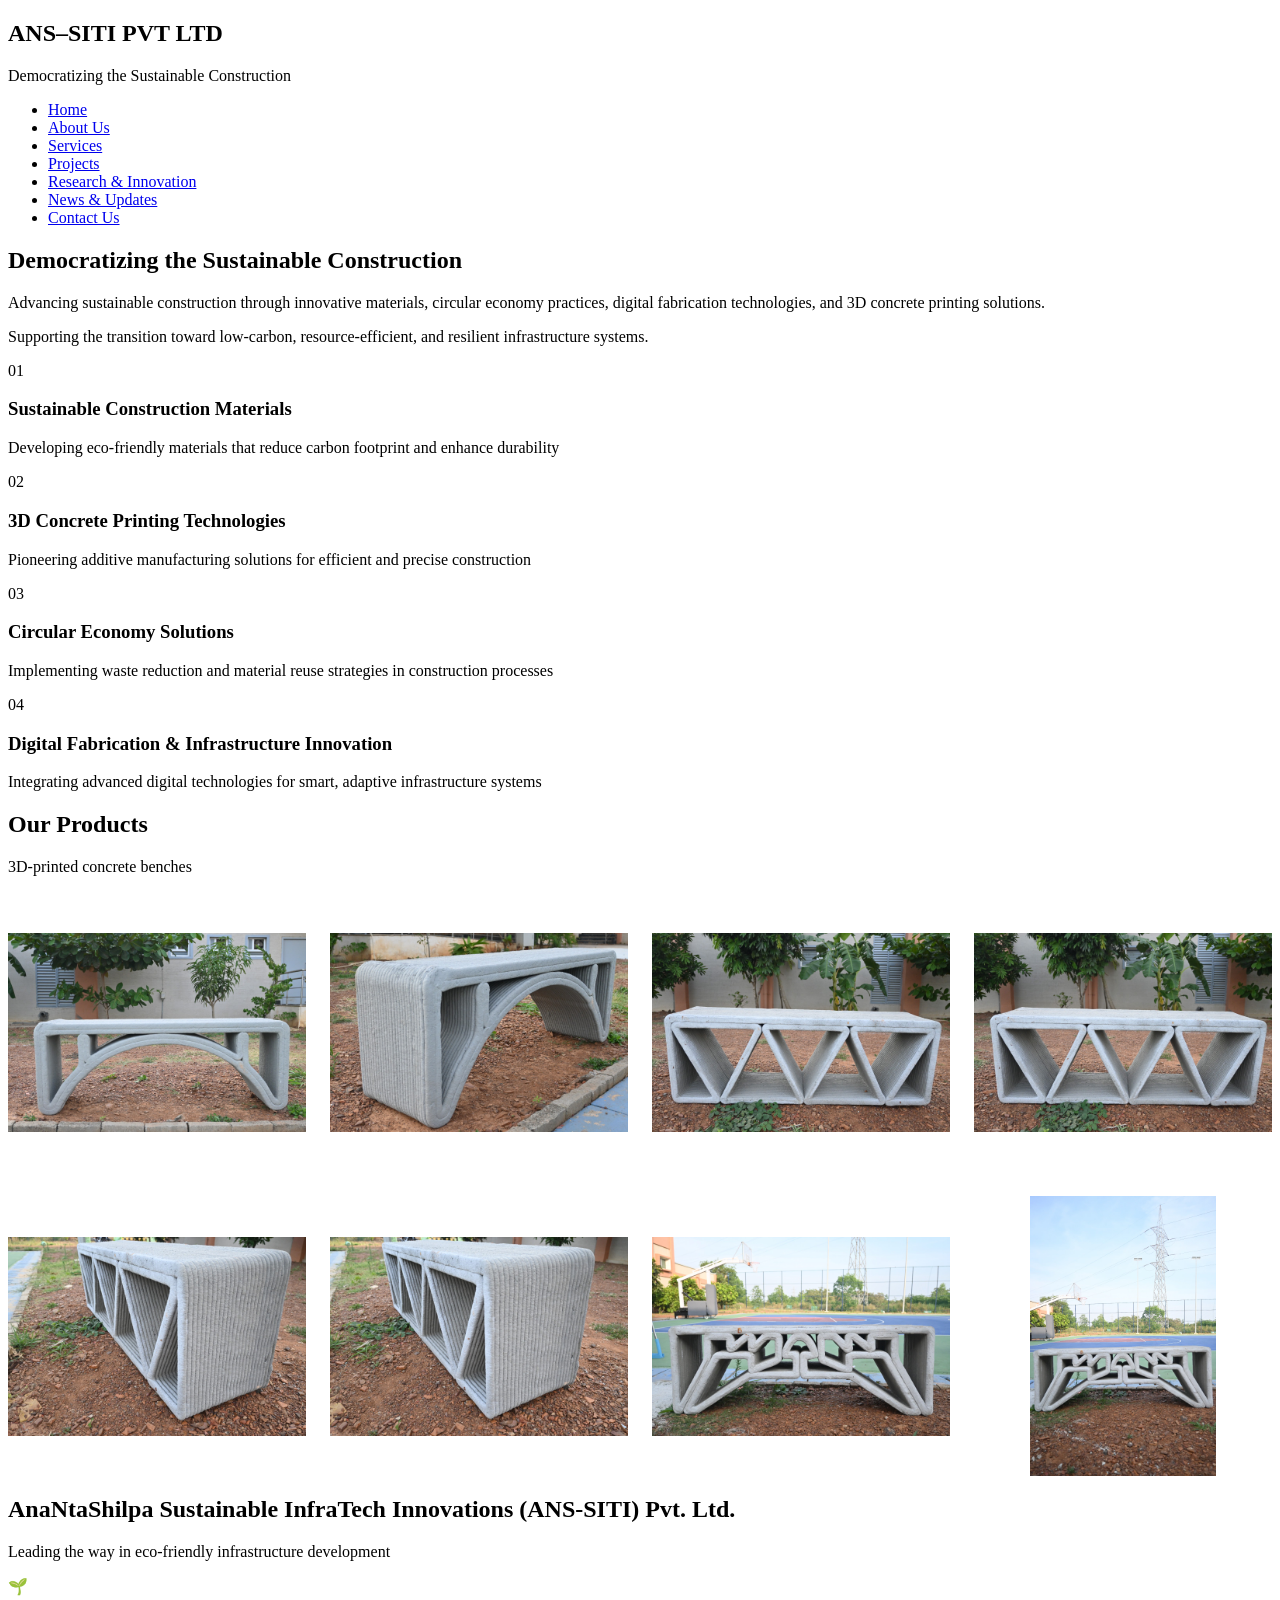
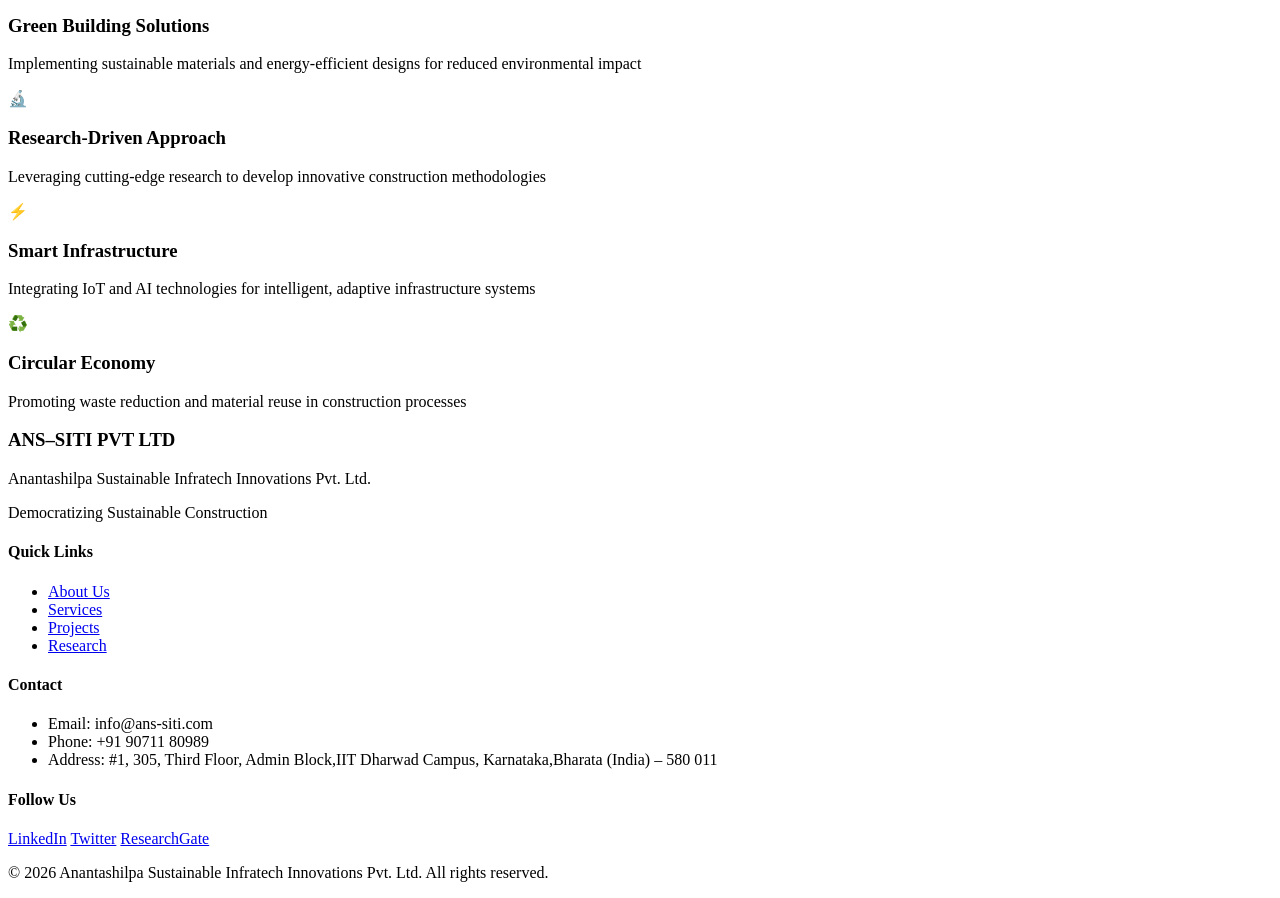
==== index.html @ 6c4136ee "Add 3D-printed concrete bench product photo gallery" ====
<!DOCTYPE html>
<html lang="en">
<head>
    <meta charset="UTF-8">
    <meta name="viewport" content="width=device-width, initial-scale=1.0">
    <title>ANS-SITI | Democratizing the Sustainable Construction</title> 
    <link rel="stylesheet" href="css/styles.css">
    <link href="https://fonts.googleapis.com/css2?family=Inter:wght@300;400;500;600;700&display=swap" rel="stylesheet">
    <style>
        .product-gallery { display: grid; grid-template-columns: repeat(auto-fit, minmax(min(100%, 280px), 1fr)); gap: 1.5rem; }
        .product-photo { display: block; border-radius: 10px; overflow: hidden; background: var(--grey-light); box-shadow: var(--shadow); }
        .product-photo img { display: block; width: 100%; height: 280px; object-fit: contain; }
        .product-photo:focus-visible { outline: 3px solid var(--primary-blue); outline-offset: 4px; }
    </style>
</head>
<body>
    <!-- Navigation -->
    <nav class="navbar">
        <div class="container">
            <div class="nav-wrapper">
                <div class="logo">
                    <h2>ANS–SITI PVT LTD</h2>
                    <span class="logo-subtitle">Democratizing the Sustainable Construction</span>
                </div>
                <ul class="nav-links">
                    <li><a href="index.html" class="active">Home</a></li>
                    <li><a href="pages/about.html">About Us</a></li>
                    <li><a href="pages/services.html">Services</a></li>
                    <li><a href="pages/projects.html">Projects</a></li>
                    <li><a href="pages/research.html">Research & Innovation</a></li>
                    <li><a href="pages/news.html">News & Updates</a></li>
                    <li><a href="pages/contact.html" class="btn-contact">Contact Us</a></li>
                </ul>
                <div class="hamburger">
                    <span></span>
                    <span></span>
                    <span></span>
                </div>
            </div>
        </div>
    </nav>

    <!-- Hero Section -->
    <section class="hero">
        <div class="container">
            <div class="hero-content fade-in">
                <h1>Democratizing the Sustainable Construction</h1>
                <p class="hero-description">
                    Advancing sustainable construction through innovative materials, circular economy practices, 
                    digital fabrication technologies, and 3D concrete printing solutions.
                </p>
                <p class="hero-mission">
                    Supporting the transition toward low-carbon, resource-efficient, and resilient infrastructure systems.
                </p>
            </div>
        </div>
    </section>

    <!-- Core Focus Areas -->
    <section class="focus-areas-section">
        <div class="container">
            <div class="focus-grid">
                <div class="focus-card">
                    <div class="focus-number">01</div>
                    <h3>Sustainable Construction Materials</h3>
                    <p>Developing eco-friendly materials that reduce carbon footprint and enhance durability</p>
                </div>
                <div class="focus-card">
                    <div class="focus-number">02</div>
                    <h3>3D Concrete Printing Technologies</h3>
                    <p>Pioneering additive manufacturing solutions for efficient and precise construction</p>
                </div>
                <div class="focus-card">
                    <div class="focus-number">03</div>
                    <h3>Circular Economy Solutions</h3>
                    <p>Implementing waste reduction and material reuse strategies in construction processes</p>
                </div>
                <div class="focus-card">
                    <div class="focus-number">04</div>
                    <h3>Digital Fabrication & Infrastructure Innovation</h3>
                    <p>Integrating advanced digital technologies for smart, adaptive infrastructure systems</p>
                </div>
            </div>
        </div>
    </section>

  
    <!-- Products -->
    <section id="products" class="products-section" aria-labelledby="products-heading">
        <div class="container">
            <div class="section-header">
                <h2 id="products-heading">Our Products</h2>
                <div class="divider"></div>
                <p class="section-subtitle">3D-printed concrete benches</p>
            </div>
            <div class="product-gallery">
                <a class="product-photo" href="images/products/977255.jpg" target="_blank" rel="noopener noreferrer">
                    <img src="images/products/977255.jpg" alt="Arch-design 3D-printed concrete bench, front view" loading="lazy" decoding="async">
                </a>
                <a class="product-photo" href="images/products/977256.jpg" target="_blank" rel="noopener noreferrer">
                    <img src="images/products/977256.jpg" alt="Arch-design 3D-printed concrete bench, side view" loading="lazy" decoding="async">
                </a>
                <a class="product-photo" href="images/products/977257.jpg" target="_blank" rel="noopener noreferrer">
                    <img src="images/products/977257.jpg" alt="Triangular-design 3D-printed concrete bench, front view" loading="lazy" decoding="async">
                </a>
                <a class="product-photo" href="images/products/977258.jpg" target="_blank" rel="noopener noreferrer">
                    <img src="images/products/977258.jpg" alt="Triangular-design 3D-printed concrete bench, alternate front view" loading="lazy" decoding="async">
                </a>
                <a class="product-photo" href="images/products/977259.jpg" target="_blank" rel="noopener noreferrer">
                    <img src="images/products/977259.jpg" alt="Triangular-design 3D-printed concrete bench, side view" loading="lazy" decoding="async">
                </a>
                <a class="product-photo" href="images/products/977261.jpg" target="_blank" rel="noopener noreferrer">
                    <img src="images/products/977261.jpg" alt="Triangular-design 3D-printed concrete bench, angled view" loading="lazy" decoding="async">
                </a>
                <a class="product-photo" href="images/products/977262.jpg" target="_blank" rel="noopener noreferrer">
                    <img src="images/products/977262.jpg" alt="Patterned 3D-printed concrete bench, front view" loading="lazy" decoding="async">
                </a>
                <a class="product-photo" href="images/products/977263.jpg" target="_blank" rel="noopener noreferrer">
                    <img src="images/products/977263.jpg" alt="Patterned 3D-printed concrete bench, installation view" loading="lazy" decoding="async">
                </a>
            </div>
        </div>
    </section>

    <!-- Innovation Highlights -->
    <section class="highlights-section">
        <div class="container">
            <div class="section-header">
                <h2>AnaNtaShilpa Sustainable InfraTech Innovations (ANS-SITI) Pvt. Ltd.</h2>
                <div class="divider"></div>
                <p class="section-subtitle">Leading the way in eco-friendly infrastructure development</p>
            </div>
            <div class="highlights-grid">
                <div class="highlight-card">
                    <div class="highlight-icon">🌱</div>
                    <h3>Green Building Solutions</h3>
                    <p>Implementing sustainable materials and energy-efficient designs for reduced environmental impact</p>
                </div>
                <div class="highlight-card">
                    <div class="highlight-icon">🔬</div>
                    <h3>Research-Driven Approach</h3>
                    <p>Leveraging cutting-edge research to develop innovative construction methodologies</p>
                </div>
                <div class="highlight-card">
                    <div class="highlight-icon">⚡</div>
                    <h3>Smart Infrastructure</h3>
                    <p>Integrating IoT and AI technologies for intelligent, adaptive infrastructure systems</p>
                </div>
                <div class="highlight-card">
                    <div class="highlight-icon">♻️</div>
                    <h3>Circular Economy</h3>
                    <p>Promoting waste reduction and material reuse in construction processes</p>
                </div>
            </div>
        </div>
    </section>
</section>

    <!-- Footer -->
    <footer class="footer">
        <div class="container">
            <div class="footer-content">
                <div class="footer-section">
                    <h3>ANS–SITI PVT LTD</h3>
                    <p>Anantashilpa Sustainable Infratech Innovations Pvt. Ltd.</p>
                    <p class="footer-tagline">Democratizing Sustainable Construction</p>
                </div>
                <div class="footer-section">
                    <h4>Quick Links</h4>
                    <ul>
                        <li><a href="pages/about.html">About Us</a></li>
                        <li><a href="pages/services.html">Services</a></li>
                        <li><a href="pages/projects.html">Projects</a></li>
                        <li><a href="pages/research.html">Research</a></li>
                    </ul>
                </div>
                <div class="footer-section">
                    <h4>Contact</h4>
                    <ul>
                        <li>Email: info@ans-siti.com</li>
                        <li>Phone: +91 90711 80989</li>
                        <li>Address: #1, 305, Third Floor, Admin Block,IIT Dharwad Campus, Karnataka,Bharata (India) – 580 011</li>
                    </ul>
                </div>
                <div class="footer-section">
                    <h4>Follow Us</h4>
                    <div class="social-links">
                        <a href="https://in.linkedin.com/company/ans-siti" class="social-icon" target="_blank" rel="noopener noreferrer">LinkedIn</a>
                        <a href="#" class="social-icon">Twitter</a>
                        <a href="#" class="social-icon">ResearchGate</a>
                    </div>
                </div>
            </div>
            <div class="footer-bottom">
                <p>&copy; 2026 Anantashilpa Sustainable Infratech Innovations Pvt. Ltd. All rights reserved.</p>
            </div>
        </div>
    </footer>

    <script src="js/script.js"></script>
</body>
</html>
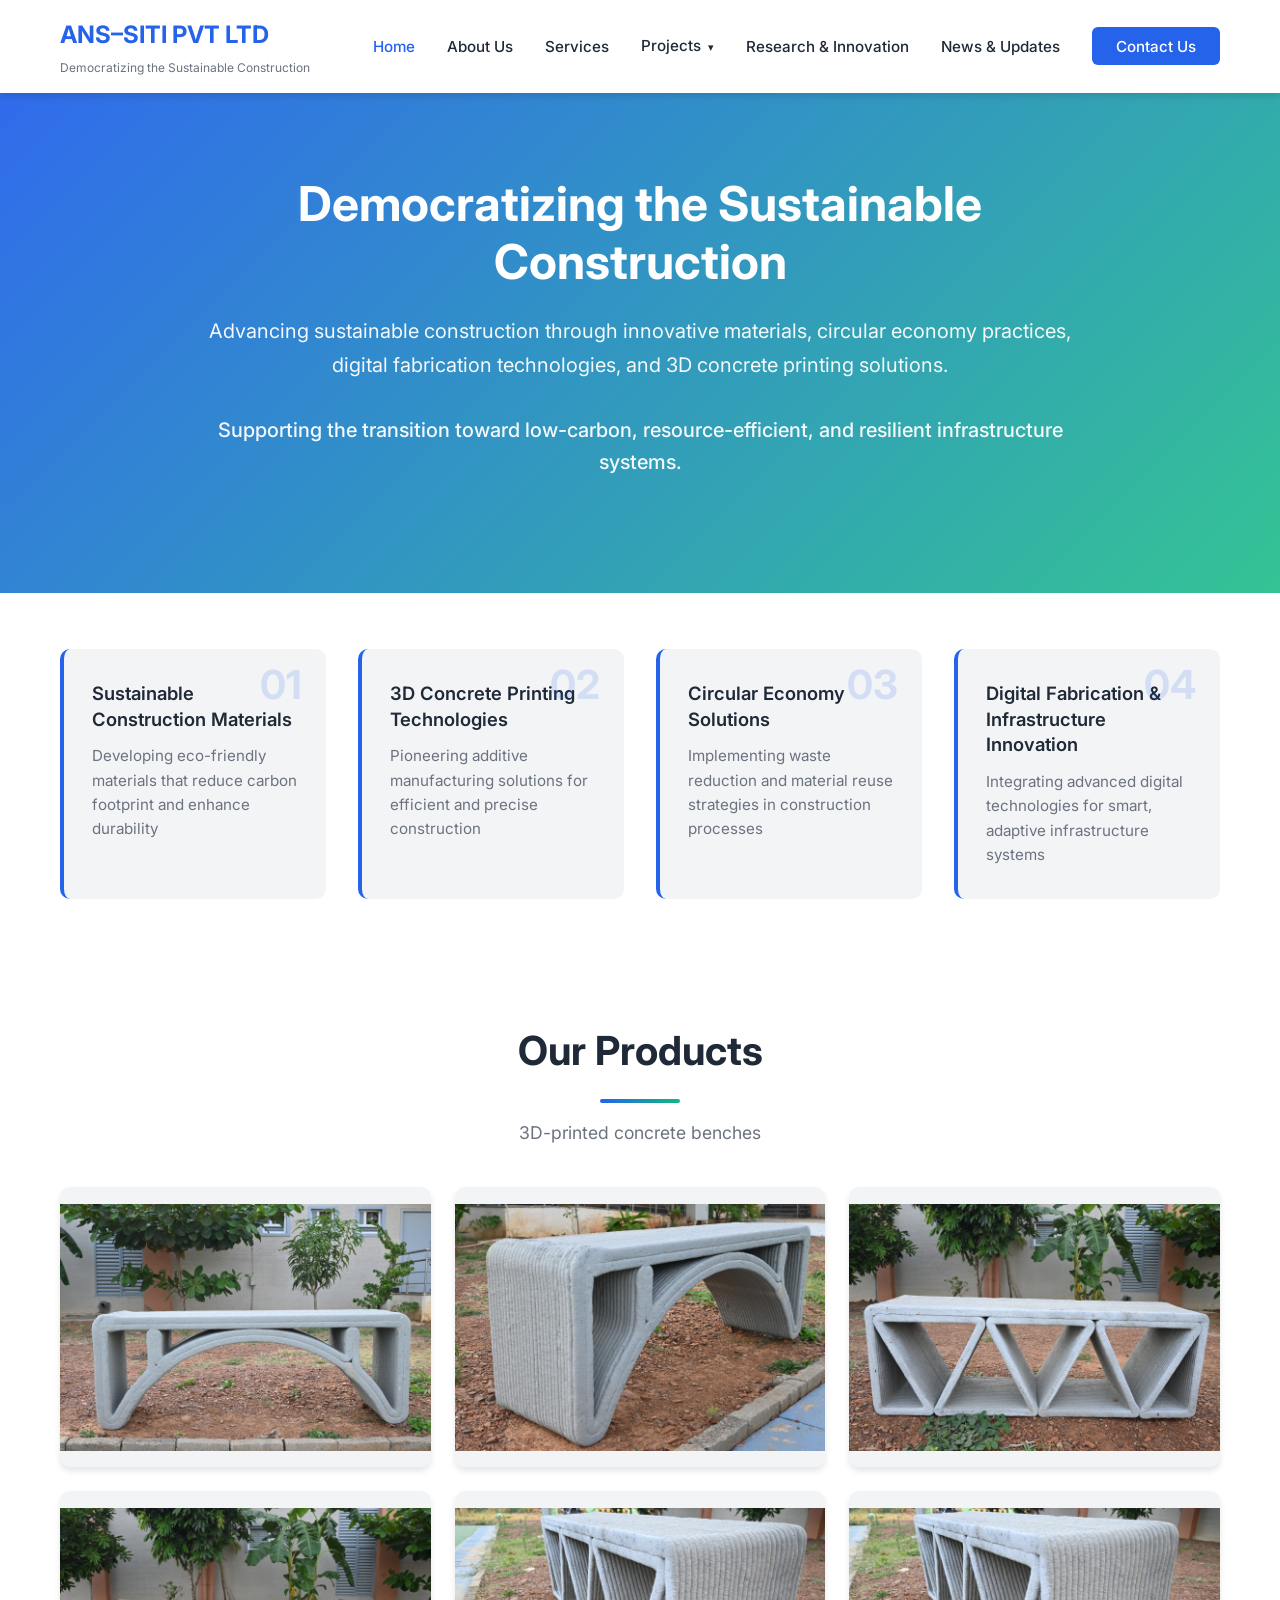
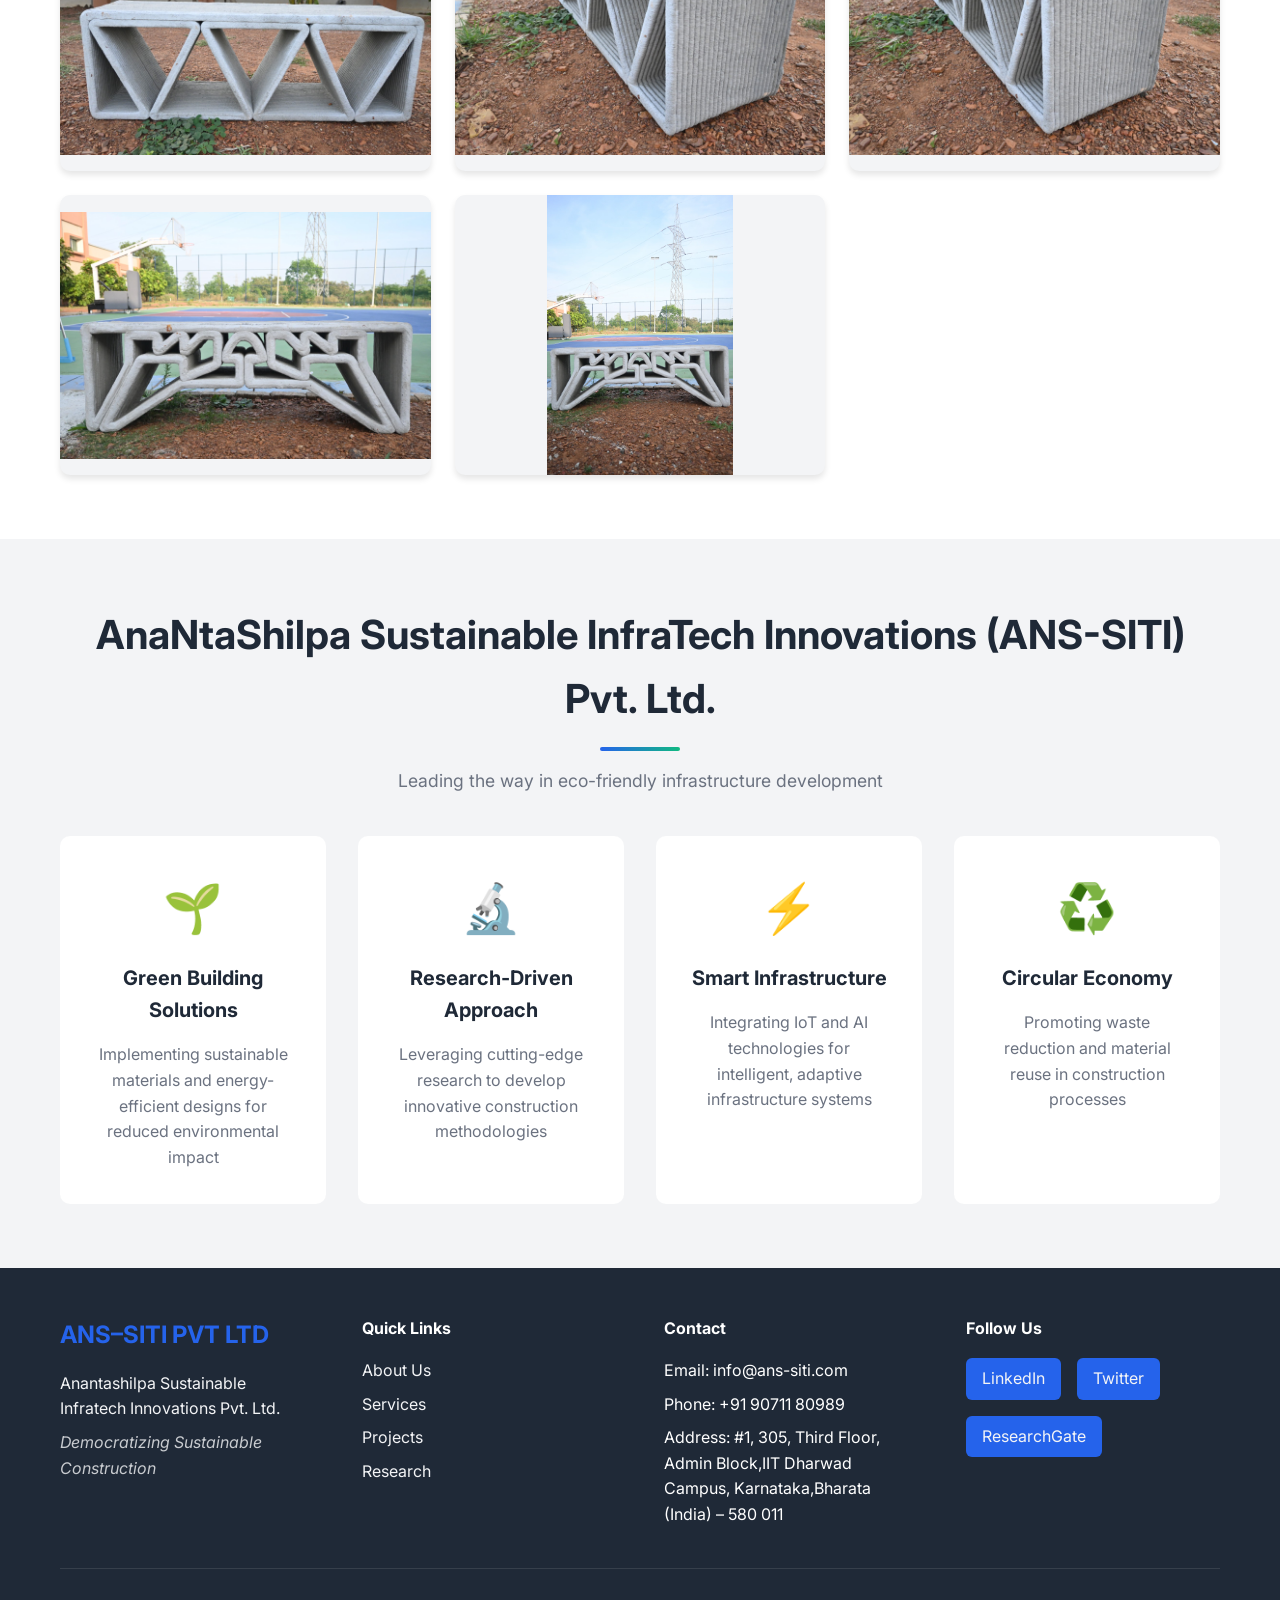
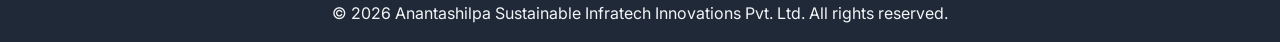
==== commit e318c223: "Add Projects dropdown with direct Products gallery link" ====
--- a/index.html
+++ b/index.html
@@ -26,7 +26,15 @@
                     <li><a href="index.html" class="active">Home</a></li>
                     <li><a href="pages/about.html">About Us</a></li>
                     <li><a href="pages/services.html">Services</a></li>
-                    <li><a href="pages/projects.html">Projects</a></li>
+                    <li class="projects-nav-item">
+                        <details class="projects-menu">
+                            <summary>Projects <span aria-hidden="true">▾</span></summary>
+                            <div class="projects-options">
+                                <a href="pages/projects.html">Projects</a>
+                                <a href="index.html#products">Products</a>
+                            </div>
+                        </details>
+                    </li>
                     <li><a href="pages/research.html">Research & Innovation</a></li>
                     <li><a href="pages/news.html">News & Updates</a></li>
                     <li><a href="pages/contact.html" class="btn-contact">Contact Us</a></li>
--- a/css/styles.css
+++ b/css/styles.css
@@ -0,0 +1,788 @@
+/* Global Styles */
+* {
+    margin: 0;
+    padding: 0;
+    box-sizing: border-box;
+}
+
+:root {
+    --primary-blue: #2563eb;
+    --secondary-blue: #1e40af;
+    --light-blue: #dbeafe;
+    --primary-green: #10b981;
+    --dark-green: #059669;
+    --light-green: #d1fae5;
+    --grey-dark: #1f2937;
+    --grey-medium: #6b7280;
+    --grey-light: #f3f4f6;
+    --white: #ffffff;
+    --shadow: 0 4px 6px rgba(0, 0, 0, 0.1);
+    --shadow-lg: 0 10px 25px rgba(0, 0, 0, 0.15);
+}
+
+body {
+    font-family: 'Inter', sans-serif;
+    color: var(--grey-dark);
+    line-height: 1.6;
+    overflow-x: hidden;
+}
+
+.container {
+    max-width: 1200px;
+    margin: 0 auto;
+    padding: 0 20px;
+}
+
+/* Navigation */
+.navbar {
+    background: var(--white);
+    box-shadow: var(--shadow);
+    position: sticky;
+    top: 0;
+    z-index: 1000;
+    transition: all 0.3s ease;
+}
+
+.nav-wrapper {
+    display: flex;
+    justify-content: space-between;
+    align-items: center;
+    padding: 1rem 0;
+}
+
+.logo h2 {
+    color: var(--primary-blue);
+    font-size: 1.5rem;
+    font-weight: 700;
+    margin-bottom: 0.2rem;
+}
+
+.logo-subtitle {
+    font-size: 0.75rem;
+    color: var(--grey-medium);
+    display: block;
+}
+
+.nav-links {
+    display: flex;
+    list-style: none;
+    gap: 2rem;
+    align-items: center;
+}
+
+.nav-links a {
+    text-decoration: none;
+    color: var(--grey-dark);
+    font-weight: 500;
+    transition: color 0.3s ease;
+    font-size: 0.95rem;
+}
+
+.nav-links a:hover,
+.nav-links a.active {
+    color: var(--primary-blue);
+}
+
+.btn-contact {
+    background: var(--primary-blue);
+    color: var(--white) !important;
+    padding: 0.6rem 1.5rem;
+    border-radius: 6px;
+    transition: all 0.3s ease;
+}
+
+.btn-contact:hover {
+    background: var(--secondary-blue);
+    transform: translateY(-2px);
+}
+
+.hamburger {
+    display: none;
+    flex-direction: column;
+    cursor: pointer;
+    gap: 4px;
+}
+
+.hamburger span {
+    width: 25px;
+    height: 3px;
+    background: var(--grey-dark);
+    transition: all 0.3s ease;
+}
+
+/* Hero Section */
+.hero {
+    background: linear-gradient(135deg, rgba(37, 99, 235, 0.95), rgba(16, 185, 129, 0.85)),
+                url('https://images.unsplash.com/photo-1503387762-592deb58ef4e?w=1600&h=900&fit=crop') center/cover;
+    min-height: 500px;
+    display: flex;
+    align-items: center;
+    position: relative;
+    color: var(--white);
+    padding: 4rem 0;
+}
+
+.hero-content {
+    text-align: center;
+    max-width: 900px;
+    margin: 0 auto;
+}
+
+.hero h1 {
+    font-size: 3rem;
+    font-weight: 700;
+    margin-bottom: 1.5rem;
+    line-height: 1.2;
+}
+
+.hero-description {
+    font-size: 1.2rem;
+    margin-bottom: 1rem;
+    opacity: 0.95;
+    line-height: 1.7;
+}
+
+.hero-mission {
+    font-size: 1.1rem;
+    margin-bottom: 0;
+    opacity: 0.9;
+    font-weight: 500;
+    line-height: 1.6;
+}
+
+.hero p {
+    font-size: 1.25rem;
+    margin-bottom: 2rem;
+    opacity: 0.95;
+}
+
+.hero-buttons {
+    display: flex;
+    gap: 1rem;
+    justify-content: center;
+    flex-wrap: wrap;
+}
+
+/* Core Focus Areas Section */
+.focus-areas-section {
+    background: var(--white);
+    padding: 3.5rem 0;
+}
+
+.focus-grid {
+    display: grid;
+    grid-template-columns: repeat(auto-fit, minmax(260px, 1fr));
+    gap: 2rem;
+}
+
+.focus-card {
+    background: var(--grey-light);
+    padding: 2rem 1.75rem;
+    border-radius: 10px;
+    transition: all 0.3s ease;
+    border-left: 4px solid var(--primary-blue);
+    position: relative;
+}
+
+.focus-card:hover {
+    transform: translateY(-5px);
+    box-shadow: var(--shadow-lg);
+    border-left-color: var(--primary-green);
+}
+
+.focus-number {
+    font-size: 2.5rem;
+    font-weight: 700;
+    color: var(--primary-blue);
+    opacity: 0.15;
+    position: absolute;
+    top: 1rem;
+    right: 1.5rem;
+    line-height: 1;
+}
+
+.focus-card h3 {
+    color: var(--grey-dark);
+    margin-bottom: 0.75rem;
+    font-size: 1.15rem;
+    font-weight: 600;
+    line-height: 1.4;
+}
+
+.focus-card p {
+    color: var(--grey-medium);
+    line-height: 1.6;
+    font-size: 0.95rem;
+}
+
+/* Buttons */
+.btn {
+    display: inline-block;
+    padding: 0.875rem 2rem;
+    border-radius: 6px;
+    text-decoration: none;
+    font-weight: 600;
+    transition: all 0.3s ease;
+    border: 2px solid transparent;
+}
+
+.btn-primary {
+    background: var(--white);
+    color: var(--primary-blue);
+}
+
+.btn-primary:hover {
+    transform: translateY(-3px);
+    box-shadow: var(--shadow-lg);
+}
+
+.btn-secondary {
+    background: transparent;
+    color: var(--white);
+    border: 2px solid var(--white);
+}
+
+.btn-secondary:hover {
+    background: var(--white);
+    color: var(--primary-blue);
+}
+
+.btn-outline {
+    background: transparent;
+    color: var(--primary-blue);
+    border: 2px solid var(--primary-blue);
+}
+
+.btn-outline:hover {
+    background: var(--primary-blue);
+    color: var(--white);
+}
+
+.btn-small {
+    padding: 0.5rem 1.25rem;
+    font-size: 0.9rem;
+}
+
+/* Animations */
+.fade-in {
+    animation: fadeIn 1s ease-in;
+}
+
+.fade-in-delay {
+    animation: fadeIn 1s ease-in 0.3s both;
+}
+
+.fade-in-delay-2 {
+    animation: fadeIn 1s ease-in 0.6s both;
+}
+
+@keyframes fadeIn {
+    from {
+        opacity: 0;
+        transform: translateY(20px);
+    }
+    to {
+        opacity: 1;
+        transform: translateY(0);
+    }
+}
+
+/* Section Styles */
+section {
+    padding: 4rem 0;
+}
+
+.section-header {
+    text-align: center;
+    margin-bottom: 2.5rem;
+}
+
+.section-header h2 {
+    font-size: 2.5rem;
+    color: var(--grey-dark);
+    margin-bottom: 1rem;
+}
+
+.section-subtitle {
+    color: var(--grey-medium);
+    font-size: 1.1rem;
+    margin-top: 1rem;
+}
+
+.divider {
+    width: 80px;
+    height: 4px;
+    background: linear-gradient(to right, var(--primary-blue), var(--primary-green));
+    margin: 0 auto;
+    border-radius: 2px;
+}
+
+.divider-left {
+    width: 80px;
+    height: 4px;
+    background: linear-gradient(to right, var(--primary-blue), var(--primary-green));
+    margin: 1rem 0 1.5rem 0;
+    border-radius: 2px;
+}
+
+/* Introduction Section */
+.intro-section {
+    background: var(--white);
+}
+
+.intro-text {
+    font-size: 1.15rem;
+    line-height: 1.8;
+    color: var(--grey-medium);
+    text-align: center;
+    max-width: 900px;
+    margin: 0 auto 3rem;
+}
+
+.intro-stats {
+    display: grid;
+    grid-template-columns: repeat(auto-fit, minmax(200px, 1fr));
+    gap: 2rem;
+    margin-top: 3rem;
+}
+
+.stat-card {
+    text-align: center;
+    padding: 2rem;
+    background: var(--grey-light);
+    border-radius: 10px;
+    transition: all 0.3s ease;
+}
+
+.stat-card:hover {
+    transform: translateY(-5px);
+    box-shadow: var(--shadow-lg);
+}
+
+.stat-card h3 {
+    font-size: 2.5rem;
+    color: var(--primary-blue);
+    margin-bottom: 0.5rem;
+}
+
+.stat-card p {
+    color: var(--grey-medium);
+    font-weight: 500;
+}
+
+/* Highlights Section */
+.highlights-section {
+    background: var(--grey-light);
+}
+
+.highlights-grid {
+    display: grid;
+    grid-template-columns: repeat(auto-fit, minmax(250px, 1fr));
+    gap: 2rem;
+}
+
+.highlight-card {
+    background: var(--white);
+    padding: 2rem;
+    border-radius: 10px;
+    text-align: center;
+    transition: all 0.3s ease;
+    border: 2px solid transparent;
+}
+
+.highlight-card:hover {
+    transform: translateY(-5px);
+    box-shadow: var(--shadow-lg);
+    border-color: var(--primary-blue);
+}
+
+.highlight-icon {
+    font-size: 3rem;
+    margin-bottom: 1rem;
+}
+
+.highlight-card h3 {
+    color: var(--grey-dark);
+    margin-bottom: 1rem;
+    font-size: 1.25rem;
+}
+
+.highlight-card p {
+    color: var(--grey-medium);
+    line-height: 1.6;
+}
+
+/* Projects Showcase */
+.projects-showcase {
+    background: var(--white);
+}
+
+.projects-grid {
+    display: grid;
+    grid-template-columns: repeat(auto-fit, minmax(320px, 1fr));
+    gap: 2rem;
+    margin-bottom: 3rem;
+}
+
+.project-card {
+    background: var(--white);
+    border-radius: 10px;
+    overflow: hidden;
+    box-shadow: var(--shadow);
+    transition: all 0.3s ease;
+}
+
+.project-card:hover {
+    transform: translateY(-8px);
+    box-shadow: var(--shadow-lg);
+}
+
+.project-image {
+    position: relative;
+    overflow: hidden;
+    height: 250px;
+}
+
+.project-image img {
+    width: 100%;
+    height: 100%;
+    object-fit: cover;
+    transition: transform 0.3s ease;
+}
+
+.project-card:hover .project-image img {
+    transform: scale(1.1);
+}
+
+.project-overlay {
+    position: absolute;
+    top: 0;
+    left: 0;
+    right: 0;
+    bottom: 0;
+    background: rgba(37, 99, 235, 0.9);
+    display: flex;
+    align-items: center;
+    justify-content: center;
+    opacity: 0;
+    transition: opacity 0.3s ease;
+}
+
+.project-card:hover .project-overlay {
+    opacity: 1;
+}
+
+.project-info {
+    padding: 1.5rem;
+}
+
+.project-info h3 {
+    color: var(--grey-dark);
+    margin-bottom: 0.5rem;
+    font-size: 1.25rem;
+}
+
+.project-info p {
+    color: var(--grey-medium);
+}
+
+/* Research Section */
+.research-section {
+    background: var(--light-blue);
+}
+
+.research-content {
+    display: grid;
+    grid-template-columns: 1fr 1fr;
+    gap: 4rem;
+    align-items: center;
+}
+
+.research-text h2 {
+    font-size: 2.25rem;
+    color: var(--grey-dark);
+    margin-bottom: 1rem;
+}
+
+.research-text p {
+    color: var(--grey-medium);
+    font-size: 1.1rem;
+    margin-bottom: 1.5rem;
+    line-height: 1.8;
+}
+
+.research-list {
+    list-style: none;
+    margin: 2rem 0;
+}
+
+.research-list li {
+    padding: 0.75rem 0;
+    padding-left: 2rem;
+    position: relative;
+    color: var(--grey-dark);
+    font-weight: 500;
+}
+
+.research-list li:before {
+    content: "✓";
+    position: absolute;
+    left: 0;
+    color: var(--primary-green);
+    font-weight: bold;
+    font-size: 1.2rem;
+}
+
+.research-image {
+    border-radius: 10px;
+    overflow: hidden;
+    box-shadow: var(--shadow-lg);
+}
+
+.research-image img {
+    width: 100%;
+    height: 100%;
+    object-fit: cover;
+}
+
+/* News Preview */
+.news-preview {
+    background: var(--white);
+}
+
+.news-grid {
+    display: grid;
+    grid-template-columns: repeat(auto-fit, minmax(300px, 1fr));
+    gap: 2rem;
+    margin-bottom: 3rem;
+}
+
+.news-card {
+    background: var(--grey-light);
+    padding: 2rem;
+    border-radius: 10px;
+    transition: all 0.3s ease;
+    border-left: 4px solid var(--primary-blue);
+}
+
+.news-card:hover {
+    transform: translateY(-5px);
+    box-shadow: var(--shadow-lg);
+}
+
+.news-badge {
+    display: inline-block;
+    background: var(--primary-green);
+    color: var(--white);
+    padding: 0.25rem 0.75rem;
+    border-radius: 20px;
+    font-size: 0.85rem;
+    font-weight: 600;
+    margin-bottom: 1rem;
+}
+
+.news-date {
+    color: var(--grey-medium);
+    font-size: 0.9rem;
+    margin-bottom: 1rem;
+}
+
+.news-card h3 {
+    color: var(--grey-dark);
+    margin-bottom: 1rem;
+    font-size: 1.25rem;
+    line-height: 1.4;
+}
+
+.news-card p {
+    color: var(--grey-medium);
+    margin-bottom: 1rem;
+    line-height: 1.6;
+}
+
+.news-link {
+    color: var(--primary-blue);
+    text-decoration: none;
+    font-weight: 600;
+    transition: color 0.3s ease;
+}
+
+.news-link:hover {
+    color: var(--secondary-blue);
+}
+
+.section-cta {
+    text-align: center;
+    margin-top: 2rem;
+}
+
+/* Footer */
+.footer {
+    background: var(--grey-dark);
+    color: var(--white);
+    padding: 3rem 0 1rem;
+}
+
+.footer-content {
+    display: grid;
+    grid-template-columns: repeat(auto-fit, minmax(250px, 1fr));
+    gap: 3rem;
+    margin-bottom: 2rem;
+}
+
+.footer-section h3 {
+    font-size: 1.5rem;
+    margin-bottom: 1rem;
+    color: var(--primary-blue);
+}
+
+.footer-section h4 {
+    margin-bottom: 1rem;
+    color: var(--white);
+}
+
+.footer-section p {
+    color: var(--grey-light);
+    margin-bottom: 0.5rem;
+}
+
+.footer-tagline {
+    font-style: italic;
+    opacity: 0.8;
+}
+
+.footer-section ul {
+    list-style: none;
+}
+
+.footer-section ul li {
+    margin-bottom: 0.5rem;
+}
+
+.footer-section a {
+    color: var(--grey-light);
+    text-decoration: none;
+    transition: color 0.3s ease;
+}
+
+.footer-section a:hover {
+    color: var(--primary-blue);
+}
+
+.social-links {
+    display: flex;
+    gap: 1rem;
+    flex-wrap: wrap;
+}
+
+.social-icon {
+    background: var(--primary-blue);
+    padding: 0.5rem 1rem;
+    border-radius: 6px;
+    transition: all 0.3s ease;
+}
+
+.social-icon:hover {
+    background: var(--primary-green);
+    transform: translateY(-3px);
+}
+
+.footer-bottom {
+    text-align: center;
+    padding-top: 2rem;
+    border-top: 1px solid rgba(255, 255, 255, 0.1);
+    color: var(--grey-light);
+}
+
+/* Responsive Design */
+@media (max-width: 968px) {
+    .nav-links {
+        position: fixed;
+        left: -100%;
+        top: 70px;
+        flex-direction: column;
+        background: var(--white);
+        width: 100%;
+        text-align: center;
+        transition: 0.3s;
+        box-shadow: var(--shadow);
+        padding: 2rem 0;
+    }
+
+    .nav-links.active {
+        left: 0;
+    }
+
+    .hamburger {
+        display: flex;
+    }
+
+    .hero h1 {
+        font-size: 2.25rem;
+    }
+
+    .hero-description {
+        font-size: 1.05rem;
+    }
+
+    .hero-mission {
+        font-size: 1rem;
+    }
+
+    .hero p {
+        font-size: 1rem;
+    }
+
+    .section-header h2 {
+        font-size: 2rem;
+    }
+
+    .research-content {
+        grid-template-columns: 1fr;
+    }
+
+    .research-image {
+        order: -1;
+    }
+}
+
+@media (max-width: 640px) {
+    .hero h1 {
+        font-size: 1.85rem;
+    }
+
+    .hero-description {
+        font-size: 1rem;
+    }
+
+    .hero-mission {
+        font-size: 0.95rem;
+    }
+
+    .intro-stats {
+        grid-template-columns: repeat(2, 1fr);
+    }
+
+    .hero-buttons {
+        flex-direction: column;
+    }
+
+    .focus-grid {
+        grid-template-columns: 1fr;
+    }
+}
+
+/* Projects menu: project page and product gallery */
+.nav-links .projects-nav-item { position: relative; }
+.projects-menu > summary { list-style: none; cursor: pointer; font-size: .95rem; font-weight: 500; color: var(--grey-dark); white-space: nowrap; }
+.projects-menu > summary::-webkit-details-marker { display: none; }
+.projects-menu > summary:hover, .projects-menu > summary.active, .projects-menu[open] > summary { color: var(--primary-blue); }
+.projects-menu > summary:focus-visible { outline: 2px solid var(--primary-blue); outline-offset: 5px; border-radius: 3px; }
+.projects-menu > summary span { font-size: .75em; margin-left: .2rem; }
+.projects-options { position: absolute; top: calc(100% + .75rem); left: 0; min-width: 160px; padding: .5rem; background: var(--white); border: 1px solid var(--grey-light); border-radius: 8px; box-shadow: var(--shadow-lg); z-index: 1001; }
+.projects-options a { display: block; padding: .65rem .85rem; border-radius: 5px; white-space: nowrap; }
+.projects-options a:hover, .projects-options a:focus-visible { background: var(--light-blue); color: var(--primary-blue); }
+#products { scroll-margin-top: 120px; }
+@media (max-width: 968px) {
+    .projects-options { position: static; margin-top: .6rem; box-shadow: none; background: var(--grey-light); }
+}
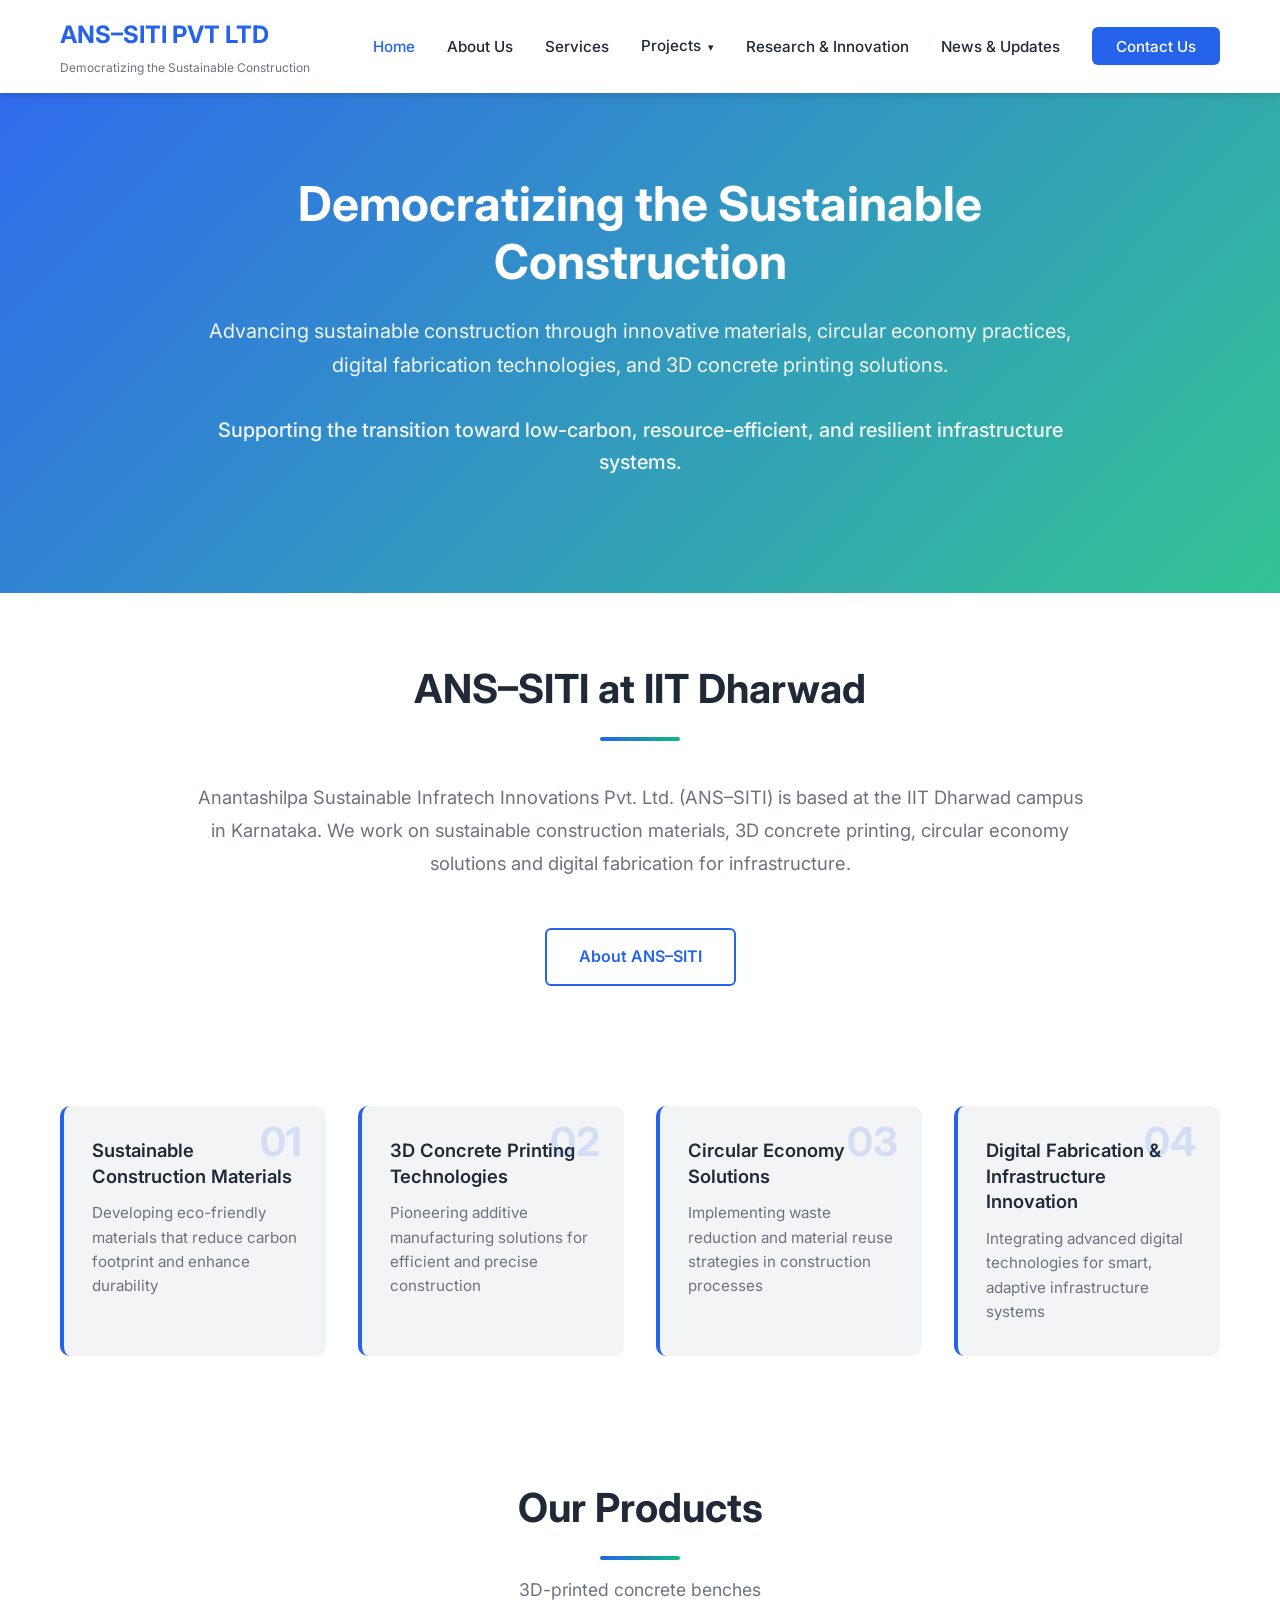
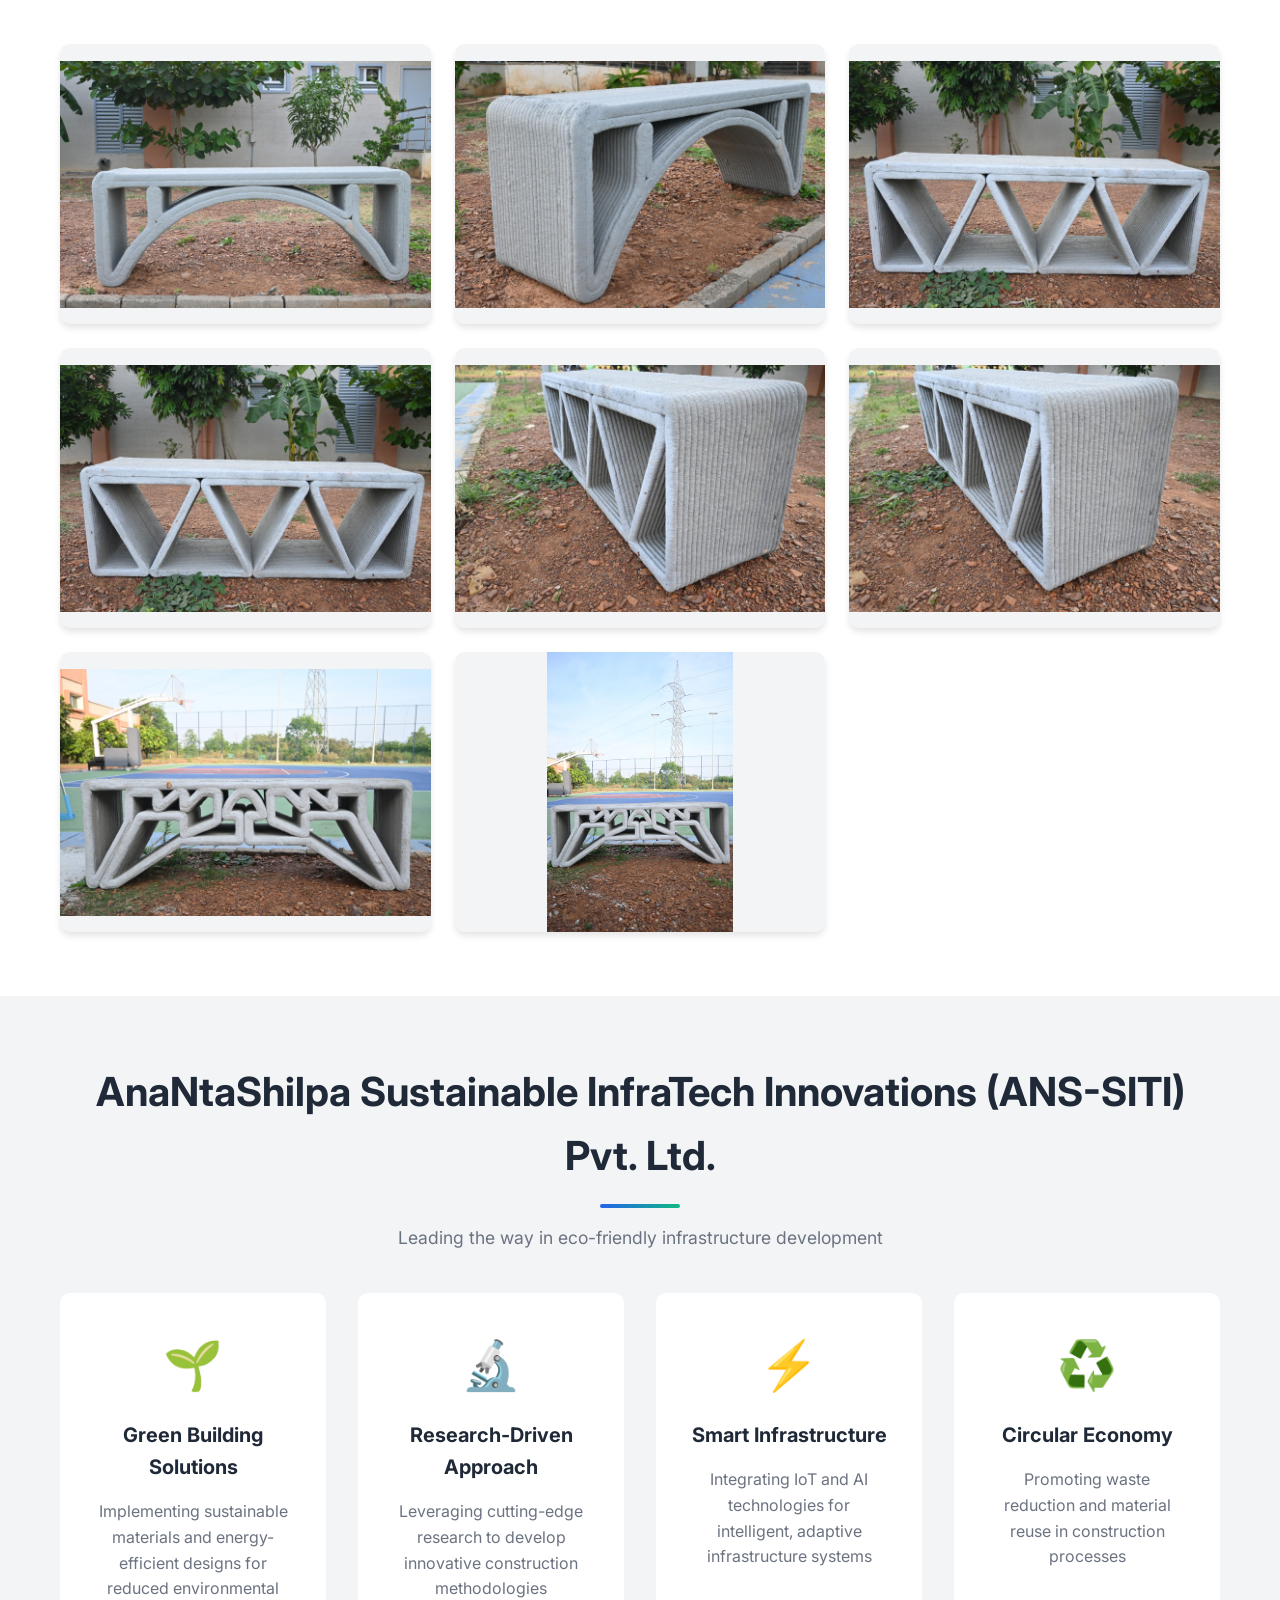
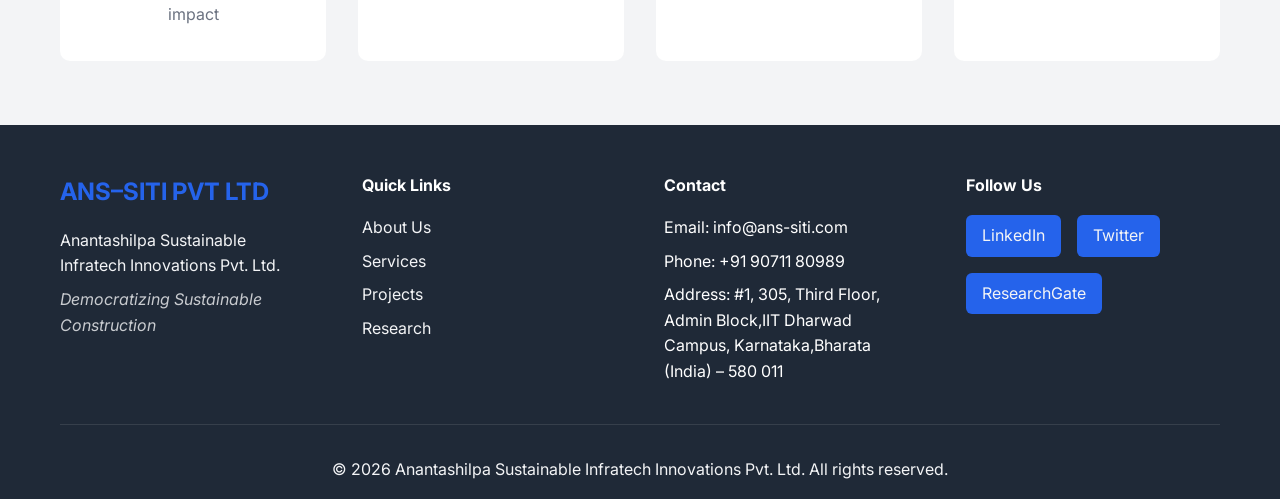
==== commit 2d210606: "Improve search metadata and sitemap; add supplied Zoho contact form" ====
--- a/index.html
+++ b/index.html
@@ -3,7 +3,60 @@
 <head>
     <meta charset="UTF-8">
     <meta name="viewport" content="width=device-width, initial-scale=1.0">
-    <title>ANS-SITI | Democratizing the Sustainable Construction</title> 
+    <title>ANS-SITI | Sustainable Construction &amp; 3D Printing, IIT Dharwad</title>
+    <meta name="description" content="ANS-SITI develops sustainable construction materials, 3D concrete printing and circular infrastructure solutions at IIT Dharwad, Karnataka.">
+    <link rel="canonical" href="https://www.ans-siti.com/">
+    <meta property="og:type" content="website">
+    <meta property="og:site_name" content="ANS-SITI">
+    <meta property="og:title" content="ANS-SITI | Sustainable Construction &amp; 3D Printing, IIT Dharwad">
+    <meta property="og:description" content="ANS-SITI develops sustainable construction materials, 3D concrete printing and circular infrastructure solutions at IIT Dharwad, Karnataka.">
+    <meta property="og:url" content="https://www.ans-siti.com/">
+    <meta name="twitter:card" content="summary">
+    <script type="application/ld+json">
+{
+  "@context": "https://schema.org",
+  "@graph": [
+    {
+      "@type": "Organization",
+      "@id": "https://www.ans-siti.com/#organization",
+      "name": "ANS-SITI",
+      "legalName": "Anantashilpa Sustainable Infratech Innovations Pvt. Ltd.",
+      "alternateName": [
+        "ANS–SITI PVT LTD",
+        "ANS SITI"
+      ],
+      "url": "https://www.ans-siti.com/",
+      "description": "Sustainable construction materials, 3D concrete printing, circular economy and digital fabrication at IIT Dharwad.",
+      "email": "info@ans-siti.com",
+      "telephone": "+91-90711-80989",
+      "address": {
+        "@type": "PostalAddress",
+        "streetAddress": "#1, 305, Third Floor, Admin Block, IIT Dharwad Campus",
+        "addressLocality": "Dharwad",
+        "addressRegion": "Karnataka",
+        "postalCode": "580011",
+        "addressCountry": "IN"
+      },
+      "sameAs": [
+        "https://in.linkedin.com/company/ans-siti"
+      ]
+    },
+    {
+      "@type": "WebSite",
+      "@id": "https://www.ans-siti.com/#website",
+      "name": "ANS-SITI",
+      "alternateName": [
+        "ANS SITI",
+        "ANS–SITI"
+      ],
+      "url": "https://www.ans-siti.com/",
+      "publisher": {
+        "@id": "https://www.ans-siti.com/#organization"
+      }
+    }
+  ]
+}
+    </script> 
     <link rel="stylesheet" href="css/styles.css">
     <link href="https://fonts.googleapis.com/css2?family=Inter:wght@300;400;500;600;700&display=swap" rel="stylesheet">
     <style>
@@ -23,7 +76,7 @@
                     <span class="logo-subtitle">Democratizing the Sustainable Construction</span>
                 </div>
                 <ul class="nav-links">
-                    <li><a href="index.html" class="active">Home</a></li>
+                    <li><a href="/" class="active">Home</a></li>
                     <li><a href="pages/about.html">About Us</a></li>
                     <li><a href="pages/services.html">Services</a></li>
                     <li class="projects-nav-item">
@@ -31,7 +84,7 @@
                             <summary>Projects <span aria-hidden="true">▾</span></summary>
                             <div class="projects-options">
                                 <a href="pages/projects.html">Projects</a>
-                                <a href="index.html#products">Products</a>
+                                <a href="/#products">Products</a>
                             </div>
                         </details>
                     </li>
@@ -64,6 +117,18 @@
         </div>
     </section>
 
+    <!-- Company introduction -->
+    <section class="intro-section" aria-labelledby="company-heading">
+        <div class="container">
+            <div class="section-header">
+                <h2 id="company-heading">ANS–SITI at IIT Dharwad</h2>
+                <div class="divider"></div>
+            </div>
+            <p class="intro-text">Anantashilpa Sustainable Infratech Innovations Pvt. Ltd. (ANS–SITI) is based at the IIT Dharwad campus in Karnataka. We work on sustainable construction materials, 3D concrete printing, circular economy solutions and digital fabrication for infrastructure.</p>
+            <div class="section-cta"><a href="pages/about.html" class="btn btn-outline">About ANS–SITI</a></div>
+        </div>
+    </section>
+
     <!-- Core Focus Areas -->
     <section class="focus-areas-section">
         <div class="container">
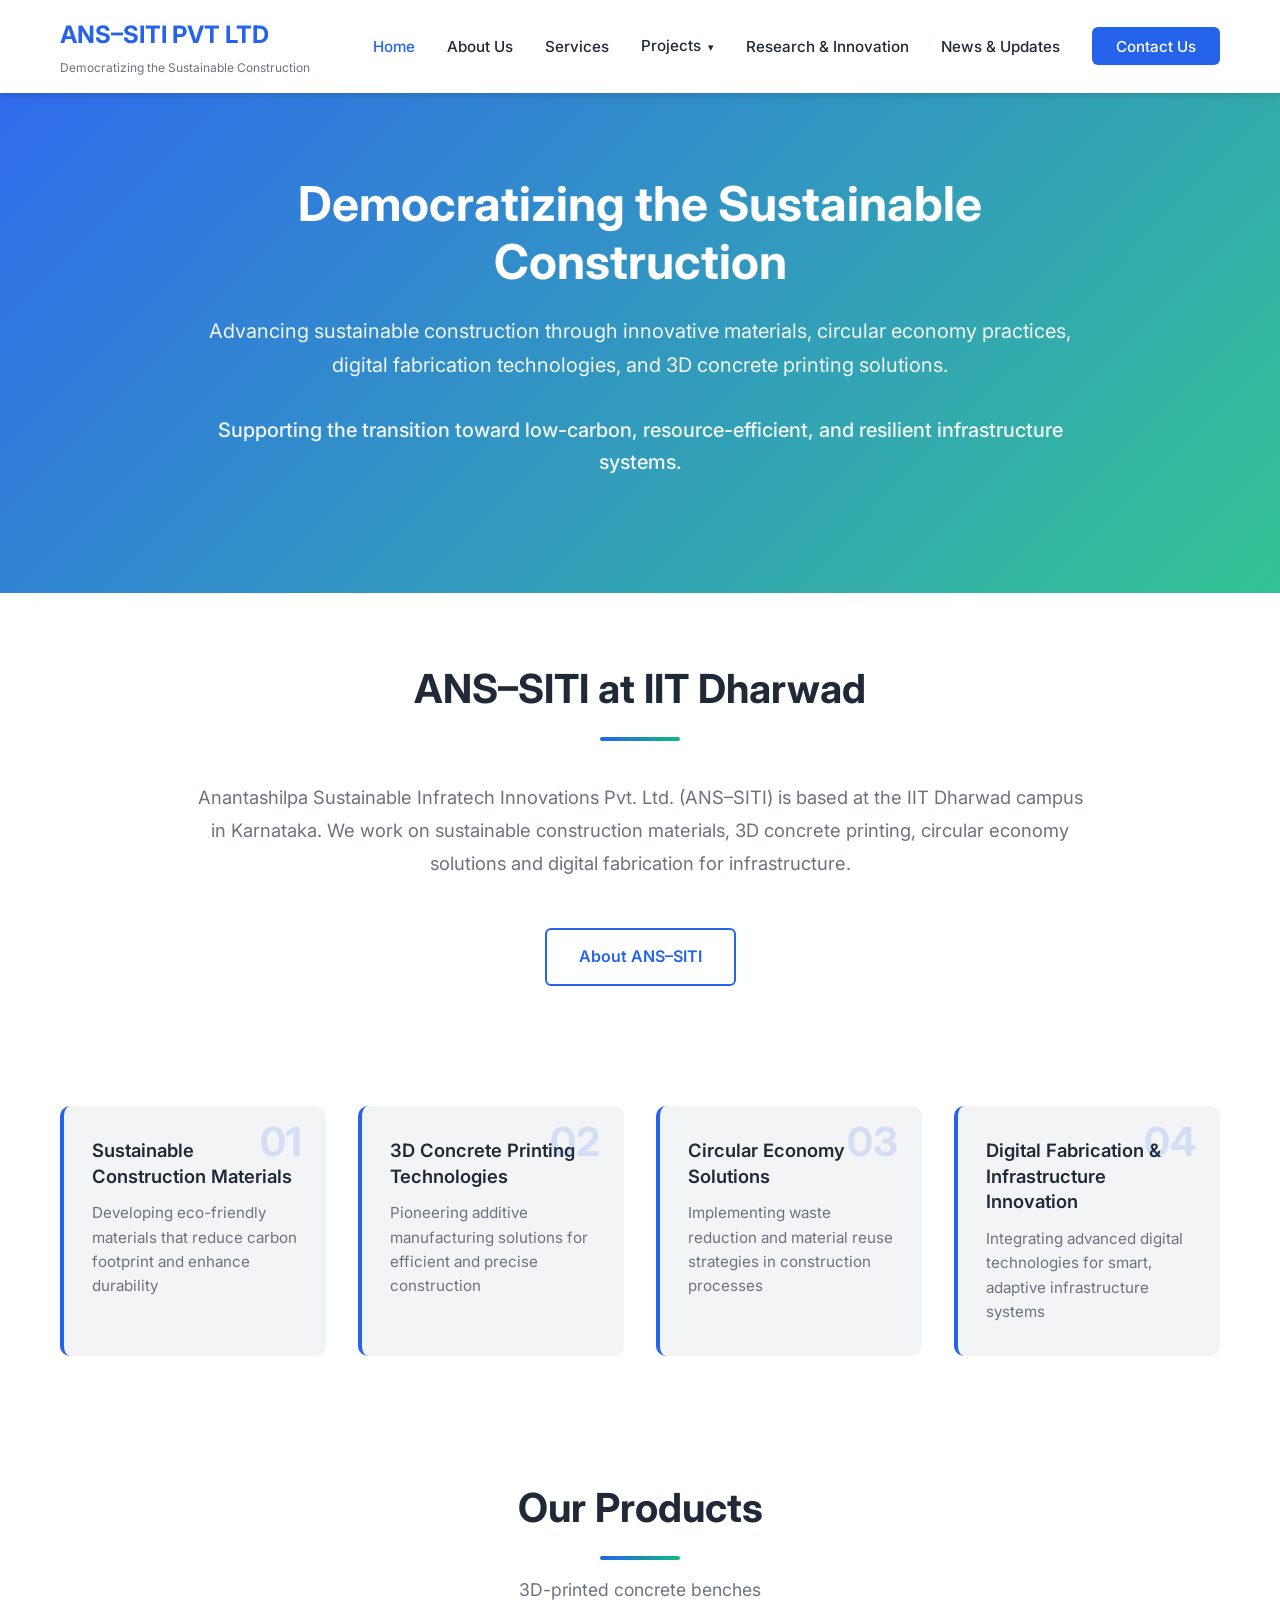
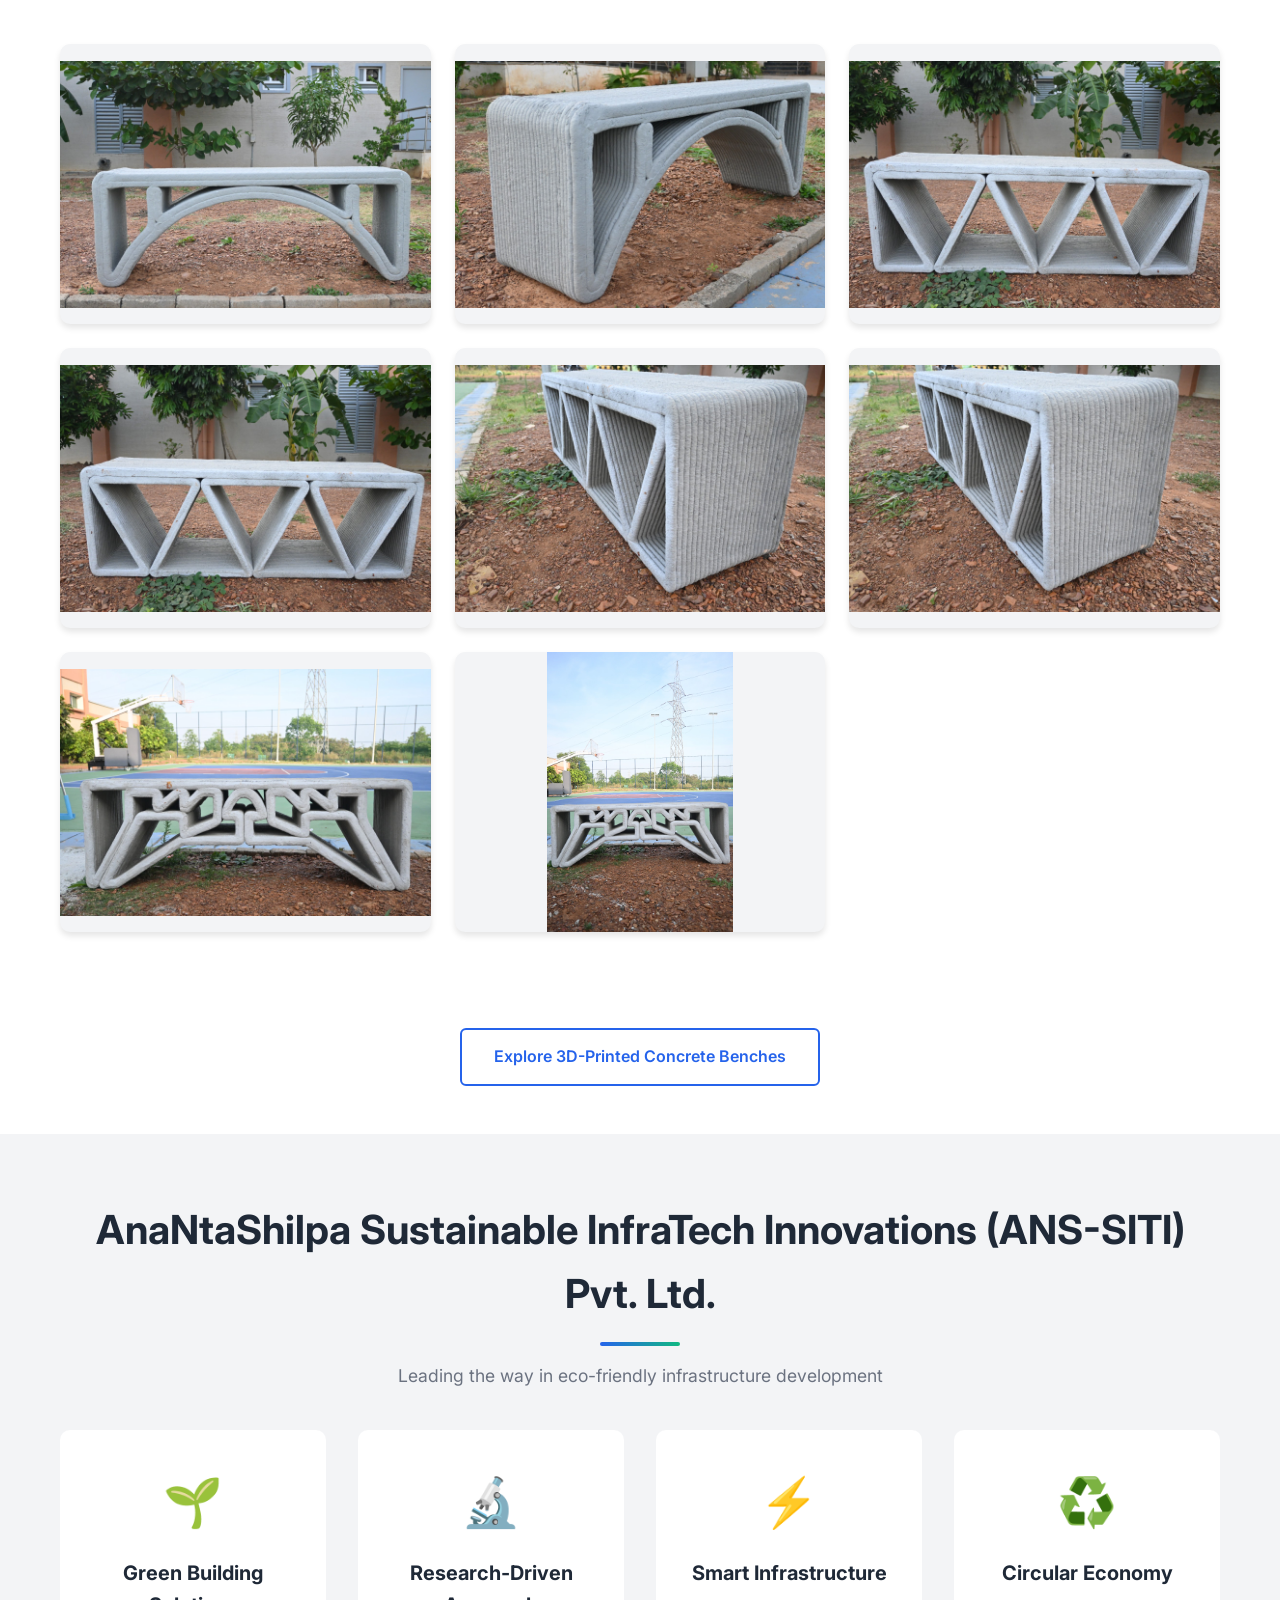
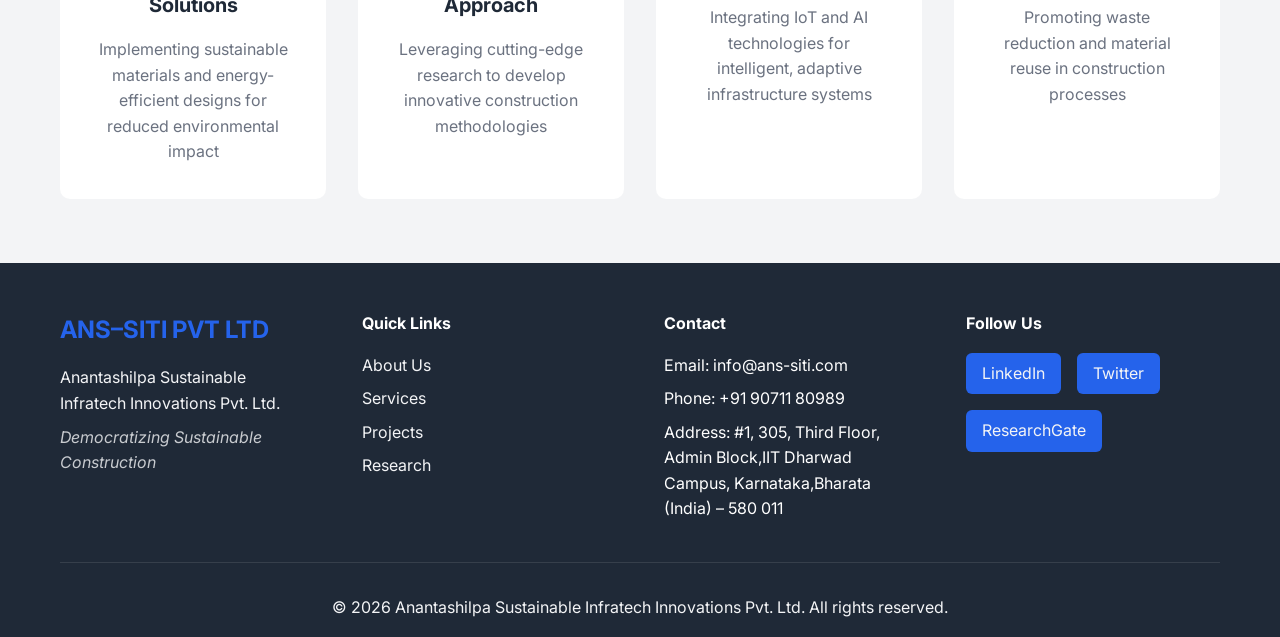
==== commit 574da654: "Add crawlable product page, image sitemap and AI-readable site guide" ====
--- a/index.html
+++ b/index.html
@@ -65,6 +65,13 @@
         .product-photo img { display: block; width: 100%; height: 280px; object-fit: contain; }
         .product-photo:focus-visible { outline: 3px solid var(--primary-blue); outline-offset: 4px; }
     </style>
+    <meta name="robots" content="index, follow, max-image-preview:large">
+    <meta property="og:image" content="https://www.ans-siti.com/images/lanuch.ans-siti.jpg">
+    <meta property="og:image:alt" content="ANS-SITI sustainable construction at IIT Dharwad">
+    <meta name="twitter:title" content="ANS-SITI | Sustainable Construction &amp; 3D Printing, IIT Dharwad">
+    <meta name="twitter:description" content="ANS-SITI develops sustainable construction materials, 3D concrete printing and circular infrastructure solutions at IIT Dharwad, Karnataka.">
+    <meta name="twitter:image" content="https://www.ans-siti.com/images/lanuch.ans-siti.jpg">
+    <link rel="describedby" href="/llms.txt" type="text/plain">
 </head>
 <body>
     <!-- Navigation -->
@@ -84,7 +91,7 @@
                             <summary>Projects <span aria-hidden="true">▾</span></summary>
                             <div class="projects-options">
                                 <a href="pages/projects.html">Projects</a>
-                                <a href="/#products">Products</a>
+                                <a href="pages/products.html">Products</a>
                             </div>
                         </details>
                     </li>
@@ -195,6 +202,8 @@
         </div>
     </section>
 
+    <div class="section-cta" style="margin-bottom:3rem"><a href="pages/products.html" class="btn btn-outline">Explore 3D-Printed Concrete Benches</a></div>
+
     <!-- Innovation Highlights -->
     <section class="highlights-section">
         <div class="container">
@@ -227,7 +236,6 @@
             </div>
         </div>
     </section>
-</section>
 
     <!-- Footer -->
     <footer class="footer">
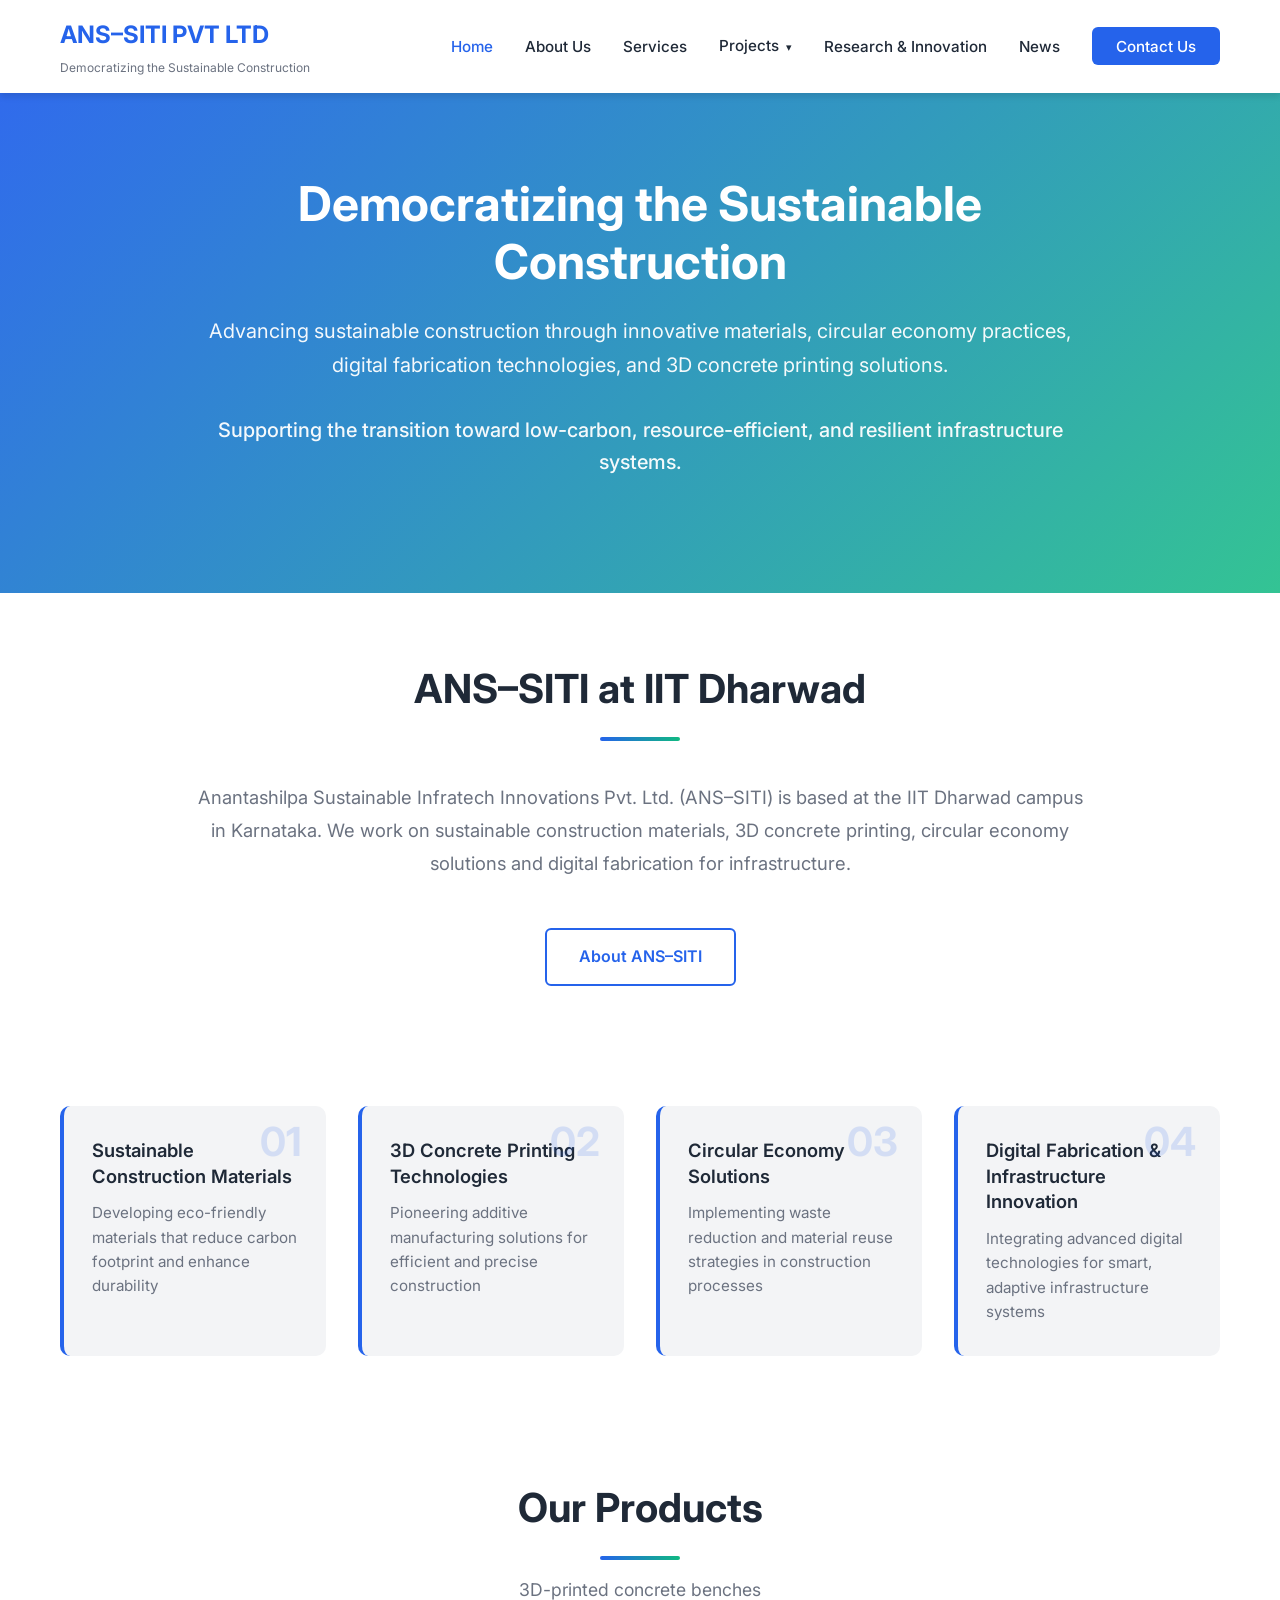
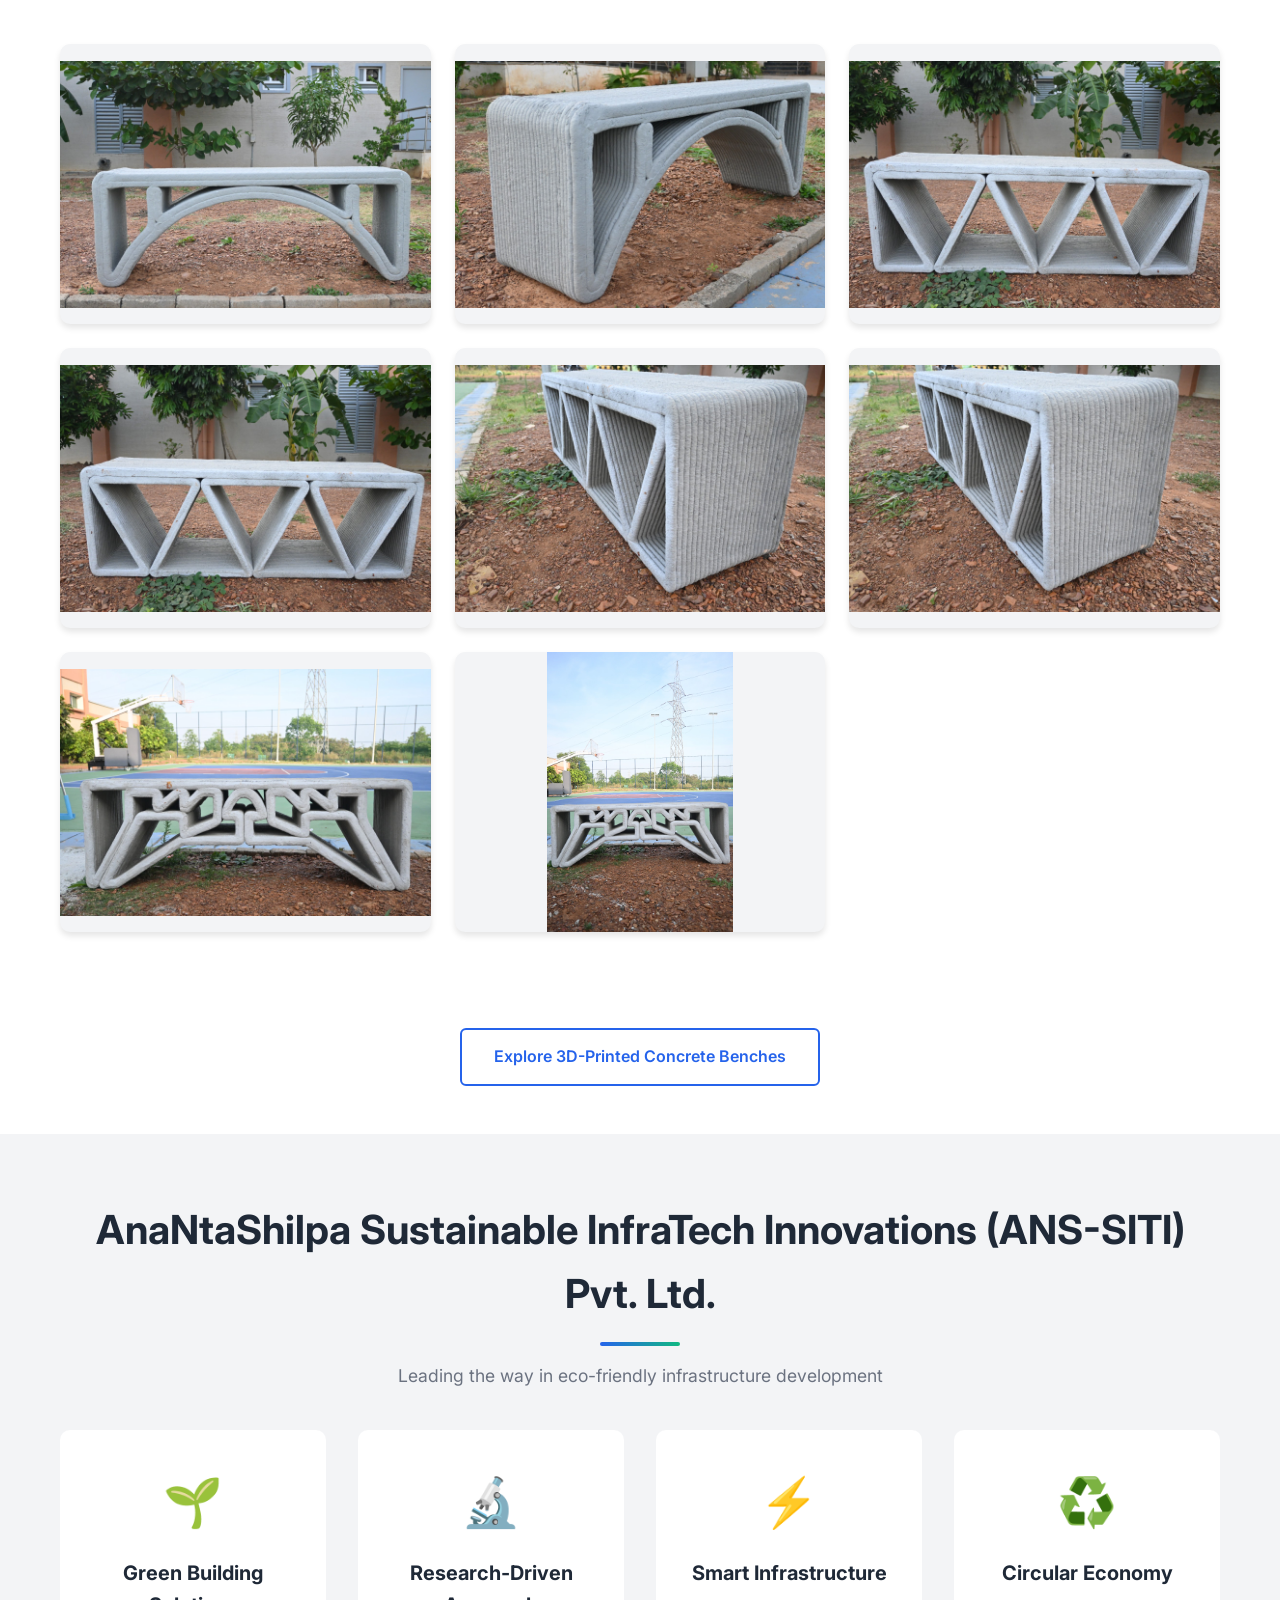
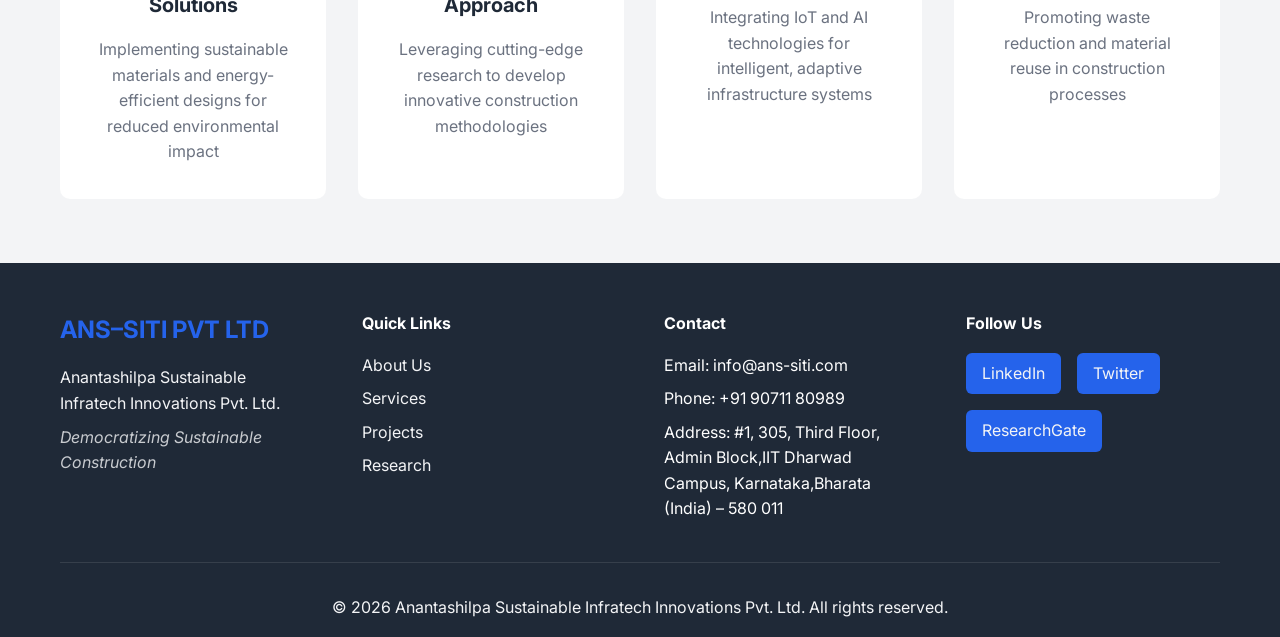
==== commit 69829c30: "Rename navigation label from News & Updates to News" ====
--- a/index.html
+++ b/index.html
@@ -96,7 +96,7 @@
                         </details>
                     </li>
                     <li><a href="pages/research.html">Research & Innovation</a></li>
-                    <li><a href="pages/news.html">News & Updates</a></li>
+                    <li><a href="pages/news.html">News</a></li>
                     <li><a href="pages/contact.html" class="btn-contact">Contact Us</a></li>
                 </ul>
                 <div class="hamburger">
